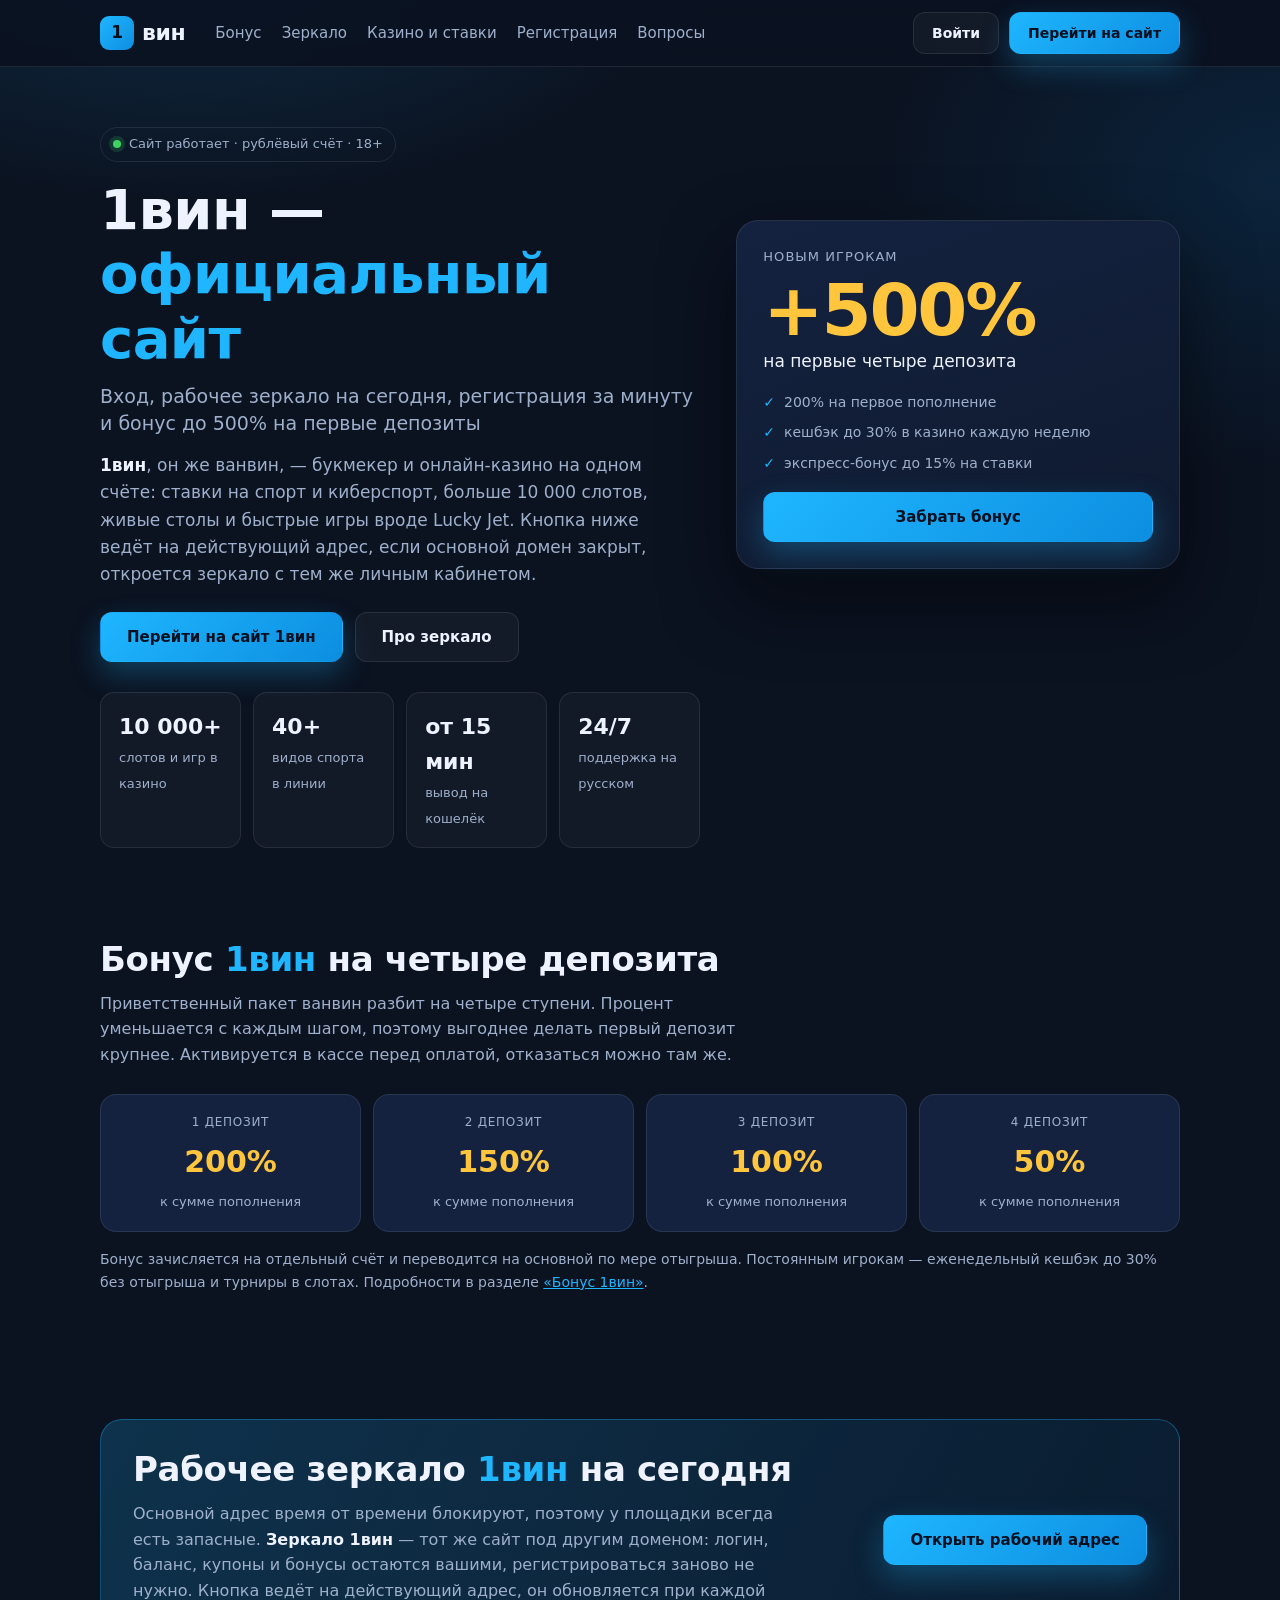
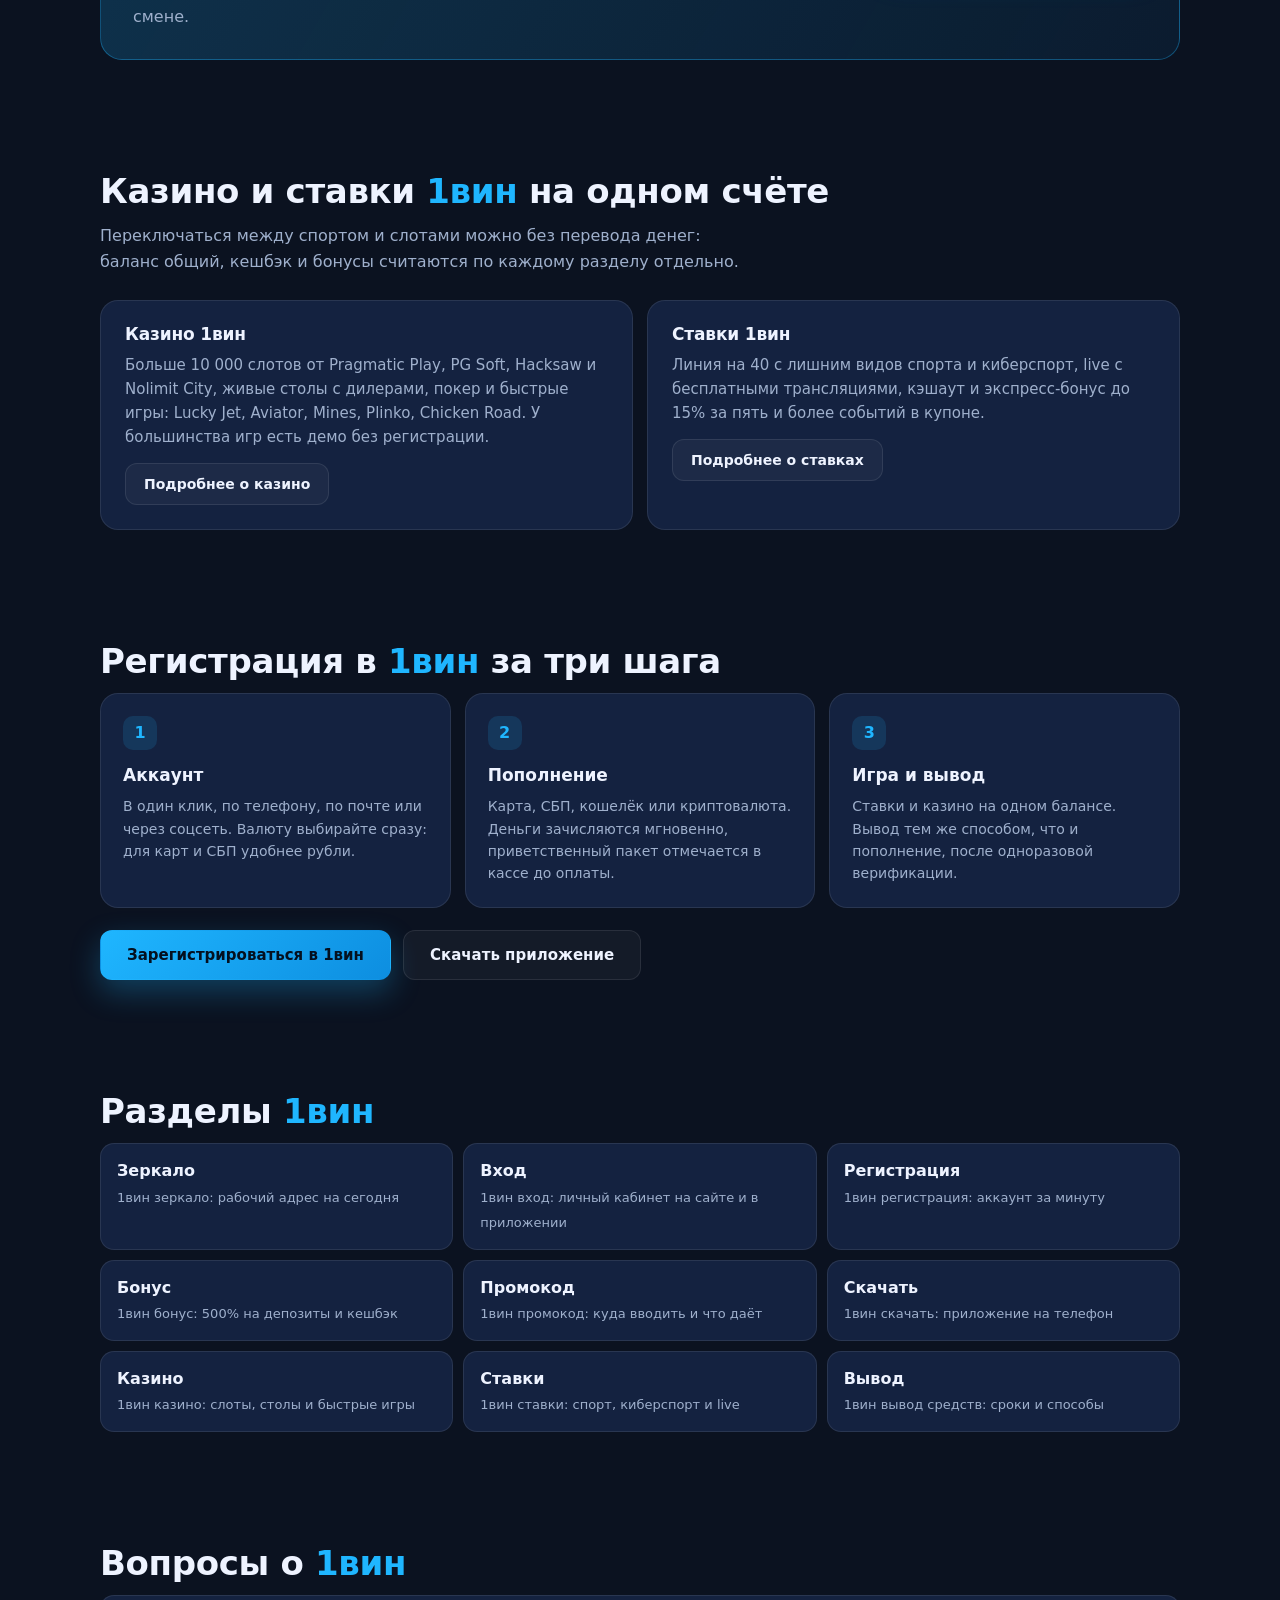
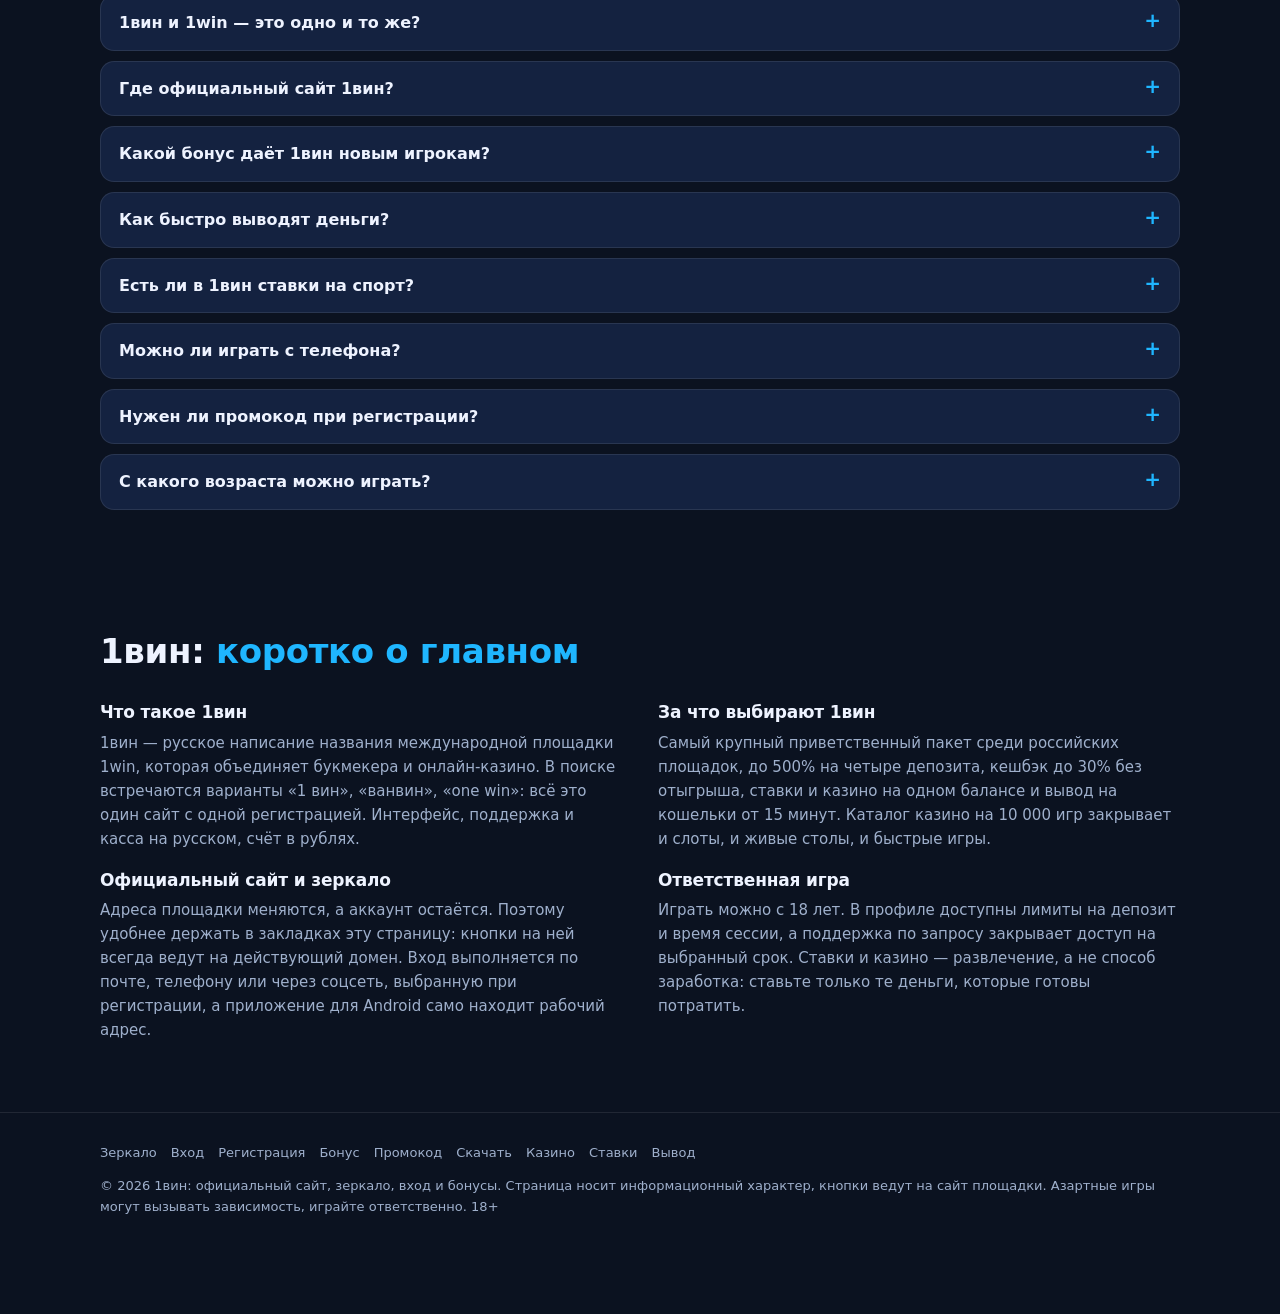
==== index.html @ 79e706ff "1вин: кириллический сайт 1вин-сайт.рф, главная и 9 разделов Co-Authored-By: Claude Fable 5.1 <norepl" ====
<!DOCTYPE html>
<html lang="ru">
<head>
<meta charset="utf-8">
<meta name="viewport" content="width=device-width, initial-scale=1">
<title>1вин — официальный сайт: вход, рабочее зеркало на сегодня и бонус 500% новым игрокам</title>
<meta name="description" content="1вин (ванвин) — официальный сайт букмекера и казино: вход и регистрация за минуту, рабочее зеркало на сегодня, бонус до 500% на четыре депозита, ставки на спорт, слоты, Lucky Jet, выплаты от 15 минут. 18+.">
<meta name="keywords" content="1вин, 1 вин, ванвин, 1вин официальный сайт, 1вин зеркало, 1вин вход, 1вин регистрация, 1вин бонус, 1вин казино, 1вин ставки">
<meta name="robots" content="index, follow, max-image-preview:large, max-snippet:-1">
<link rel="canonical" href="https://xn--1--8kcg4aiz7al.xn--p1ai/">
<meta name="theme-color" content="#0b1220">
<meta property="og:type" content="website"><meta property="og:locale" content="ru_RU"><meta property="og:site_name" content="1вин">
<meta property="og:title" content="1вин — официальный сайт: вход, рабочее зеркало на сегодня и бонус 500% новым игрокам"><meta property="og:description" content="1вин (ванвин) — официальный сайт букмекера и казино: вход и регистрация за минуту, рабочее зеркало на сегодня, бонус до 500% на четыре депозита, ставки на спорт, слоты, Lucky Jet, выплаты от 15 минут. 18+."><meta property="og:url" content="https://xn--1--8kcg4aiz7al.xn--p1ai/">
<link rel="stylesheet" href="css/site.css?v=1">
<script type="application/ld+json">
{
 "@context": "https://schema.org",
 "@graph": [
  {
   "@type": "Organization",
   "@id": "https://xn--1--8kcg4aiz7al.xn--p1ai/#org",
   "name": "1вин",
   "alternateName": [
    "ванвин",
    "1 вин",
    "1win"
   ],
   "url": "https://xn--1--8kcg4aiz7al.xn--p1ai/"
  },
  {
   "@type": "WebSite",
   "@id": "https://xn--1--8kcg4aiz7al.xn--p1ai/#website",
   "url": "https://xn--1--8kcg4aiz7al.xn--p1ai/",
   "name": "1вин — официальный сайт",
   "inLanguage": "ru-RU",
   "publisher": {
    "@id": "https://xn--1--8kcg4aiz7al.xn--p1ai/#org"
   }
  },
  {
   "@type": "FAQPage",
   "@id": "https://xn--1--8kcg4aiz7al.xn--p1ai/#faq",
   "mainEntity": [
    {
     "@type": "Question",
     "name": "1вин и 1win — это одно и то же?",
     "acceptedAnswer": {
      "@type": "Answer",
      "text": "Да. «1вин» и «ванвин» — русское написание названия площадки 1win. Сайт, аккаунт, баланс и бонусы одни и те же."
     }
    },
    {
     "@type": "Question",
     "name": "Где официальный сайт 1вин?",
     "acceptedAnswer": {
      "@type": "Answer",
      "text": "Кнопки на этой странице ведут на действующий адрес. Если основной домен заблокирован, откроется рабочее зеркало с тем же личным кабинетом."
     }
    },
    {
     "@type": "Question",
     "name": "Какой бонус даёт 1вин новым игрокам?",
     "acceptedAnswer": {
      "@type": "Answer",
      "text": "До 500% на первые четыре депозита: 200%, 150%, 100% и 50%. Активируется в кассе при пополнении."
     }
    },
    {
     "@type": "Question",
     "name": "Как быстро выводят деньги?",
     "acceptedAnswer": {
      "@type": "Answer",
      "text": "Кошельки и криптовалюта от 15 минут, СБП до часа, карта до суток. Перед первой выплатой один раз проверяют документы."
     }
    },
    {
     "@type": "Question",
     "name": "Есть ли в 1вин ставки на спорт?",
     "acceptedAnswer": {
      "@type": "Answer",
      "text": "Да, это букмекер и казино на одном счёте: линия на 40+ видов спорта, live с трансляциями, киберспорт."
     }
    },
    {
     "@type": "Question",
     "name": "Можно ли играть с телефона?",
     "acceptedAnswer": {
      "@type": "Answer",
      "text": "Да, в браузере или в приложении для Android и iPhone; аккаунт общий с сайтом."
     }
    },
    {
     "@type": "Question",
     "name": "Нужен ли промокод при регистрации?",
     "acceptedAnswer": {
      "@type": "Answer",
      "text": "Нет, пакет начисляется и без него. По кнопке с этой страницы код подставляется автоматически и усиливает первый депозит."
     }
    },
    {
     "@type": "Question",
     "name": "С какого возраста можно играть?",
     "acceptedAnswer": {
      "@type": "Answer",
      "text": "С 18 лет, один аккаунт на человека."
     }
    }
   ]
  }
 ]
}
</script>
</head>
<body>
<header class="top"><div class="wrap"><a class="logo" href="./" title="1вин"><i>1</i>вин</a><nav><a href="#bonus">Бонус</a><a href="#zerkalo">Зеркало</a><a href="#games">Казино и ставки</a><a href="#start">Регистрация</a><a href="#faq">Вопросы</a></nav><div class="acts"><a class="btn btn-g btn-s" href="https://gameultra.xyz/6eGiyF" target="_blank" rel="sponsored noopener" title="Вход в 1вин">Войти</a><a class="btn btn-p btn-s" href="https://gameultra.xyz/6eGiyF" target="_blank" rel="sponsored noopener" title="Регистрация в 1вин">Перейти на сайт</a></div></div></header>
<main>
<section class="hero">
  <div class="wrap">
    <div>
      <p class="pill"><i></i>Сайт работает · рублёвый счёт · 18+</p>
      <h1>1вин — <span>официальный сайт</span><small>Вход, рабочее зеркало на сегодня, регистрация за минуту и бонус до 500% на первые депозиты</small></h1>
      <p class="lead"><strong>1вин</strong>, он же ванвин, — букмекер и онлайн-казино на одном счёте: ставки на спорт и киберспорт, больше 10 000 слотов, живые столы и быстрые игры вроде Lucky Jet. Кнопка ниже ведёт на действующий адрес, если основной домен закрыт, откроется зеркало с тем же личным кабинетом.</p>
      <div class="row"><a class="btn btn-p" href="https://gameultra.xyz/6eGiyF" target="_blank" rel="sponsored noopener">Перейти на сайт 1вин</a><a class="btn btn-g" href="#zerkalo">Про зеркало</a></div>
    </div>
    <div class="offer">
      <div class="k">Новым игрокам</div>
      <div class="big">+500%</div>
      <div class="t">на первые четыре депозита</div>
      <ul><li>200% на первое пополнение</li><li>кешбэк до 30% в казино каждую неделю</li><li>экспресс-бонус до 15% на ставки</li></ul>
      <a class="btn btn-p" href="https://gameultra.xyz/6eGiyF" target="_blank" rel="sponsored noopener">Забрать бонус</a>
    </div>
  </div>
  <div class="wrap">
    <div class="facts">
      <div><b>10 000+</b><span>слотов и игр в казино</span></div>
      <div><b>40+</b><span>видов спорта в линии</span></div>
      <div><b>от 15 мин</b><span>вывод на кошелёк</span></div>
      <div><b>24/7</b><span>поддержка на русском</span></div>
    </div>
  </div>
</section>

<section id="bonus">
  <div class="wrap">
    <h2>Бонус <em>1вин</em> на четыре депозита</h2>
    <p class="sub">Приветственный пакет ванвин разбит на четыре ступени. Процент уменьшается с каждым шагом, поэтому выгоднее делать первый депозит крупнее. Активируется в кассе перед оплатой, отказаться можно там же.</p>
    <div class="ladder">
      <div><small>1 депозит</small><b>200%</b><span>к сумме пополнения</span></div>
      <div><small>2 депозит</small><b>150%</b><span>к сумме пополнения</span></div>
      <div><small>3 депозит</small><b>100%</b><span>к сумме пополнения</span></div>
      <div><small>4 депозит</small><b>50%</b><span>к сумме пополнения</span></div>
    </div>
    <p style="margin-top:16px;font-size:14px">Бонус зачисляется на отдельный счёт и переводится на основной по мере отыгрыша. Постоянным игрокам — еженедельный кешбэк до 30% без отыгрыша и турниры в слотах. Подробности в разделе <a href="bonus/" title="Бонус 1вин">«Бонус 1вин»</a>.</p>
  </div>
</section>

<section id="zerkalo">
  <div class="wrap">
    <div class="mirror">
      <div>
        <h2>Рабочее зеркало <em>1вин</em> на сегодня</h2>
        <p>Основной адрес время от времени блокируют, поэтому у площадки всегда есть запасные. <strong>Зеркало 1вин</strong> — тот же сайт под другим доменом: логин, баланс, купоны и бонусы остаются вашими, регистрироваться заново не нужно. Кнопка ведёт на действующий адрес, он обновляется при каждой смене.</p>
      </div>
      <a class="btn btn-p" href="https://gameultra.xyz/6eGiyF" target="_blank" rel="sponsored noopener">Открыть рабочий адрес</a>
    </div>
  </div>
</section>

<section id="games">
  <div class="wrap">
    <h2>Казино и ставки <em>1вин</em> на одном счёте</h2>
    <p class="sub">Переключаться между спортом и слотами можно без перевода денег: баланс общий, кешбэк и бонусы считаются по каждому разделу отдельно.</p>
    <div class="two">
      <div class="panel">
        <h3>Казино 1вин</h3>
        <p>Больше 10 000 слотов от Pragmatic Play, PG Soft, Hacksaw и Nolimit City, живые столы с дилерами, покер и быстрые игры: Lucky Jet, Aviator, Mines, Plinko, Chicken Road. У большинства игр есть демо без регистрации.</p>
        <a class="btn btn-g btn-s" href="kazino/">Подробнее о казино</a>
      </div>
      <div class="panel">
        <h3>Ставки 1вин</h3>
        <p>Линия на 40 с лишним видов спорта и киберспорт, live с бесплатными трансляциями, кэшаут и экспресс-бонус до 15% за пять и более событий в купоне.</p>
        <a class="btn btn-g btn-s" href="stavki/">Подробнее о ставках</a>
      </div>
    </div>
  </div>
</section>

<section id="start">
  <div class="wrap">
    <h2>Регистрация в <em>1вин</em> за три шага</h2>
    <div class="cards">
      <div class="card"><span class="n">1</span><b>Аккаунт</b><p>В один клик, по телефону, по почте или через соцсеть. Валюту выбирайте сразу: для карт и СБП удобнее рубли.</p></div>
      <div class="card"><span class="n">2</span><b>Пополнение</b><p>Карта, СБП, кошелёк или криптовалюта. Деньги зачисляются мгновенно, приветственный пакет отмечается в кассе до оплаты.</p></div>
      <div class="card"><span class="n">3</span><b>Игра и вывод</b><p>Ставки и казино на одном балансе. Вывод тем же способом, что и пополнение, после одноразовой верификации.</p></div>
    </div>
    <div class="row" style="margin-top:22px"><a class="btn btn-p" href="https://gameultra.xyz/6eGiyF" target="_blank" rel="sponsored noopener">Зарегистрироваться в 1вин</a><a class="btn btn-g" href="skachat/">Скачать приложение</a></div>
  </div>
</section>
<section id="razdely"><div class="wrap"><h2>Разделы <em>1вин</em></h2><div class="hub"><a href="zerkalo/" title="1вин зеркало: рабочий адрес на сегодня"><b>Зеркало</b><small>1вин зеркало: рабочий адрес на сегодня</small></a><a href="vhod/" title="1вин вход: личный кабинет на сайте и в приложении"><b>Вход</b><small>1вин вход: личный кабинет на сайте и в приложении</small></a><a href="registraciya/" title="1вин регистрация: аккаунт за минуту"><b>Регистрация</b><small>1вин регистрация: аккаунт за минуту</small></a><a href="bonus/" title="1вин бонус: 500% на депозиты и кешбэк"><b>Бонус</b><small>1вин бонус: 500% на депозиты и кешбэк</small></a><a href="promokod/" title="1вин промокод: куда вводить и что даёт"><b>Промокод</b><small>1вин промокод: куда вводить и что даёт</small></a><a href="skachat/" title="1вин скачать: приложение на телефон"><b>Скачать</b><small>1вин скачать: приложение на телефон</small></a><a href="kazino/" title="1вин казино: слоты, столы и быстрые игры"><b>Казино</b><small>1вин казино: слоты, столы и быстрые игры</small></a><a href="stavki/" title="1вин ставки: спорт, киберспорт и live"><b>Ставки</b><small>1вин ставки: спорт, киберспорт и live</small></a><a href="vyvod/" title="1вин вывод средств: сроки и способы"><b>Вывод</b><small>1вин вывод средств: сроки и способы</small></a></div></div></section>
<section class="faq" id="faq">
  <div class="wrap"><h2>Вопросы о <em>1вин</em></h2><details><summary>1вин и 1win — это одно и то же?</summary><p>Да. «1вин» и «ванвин» — русское написание названия площадки 1win. Сайт, аккаунт, баланс и бонусы одни и те же.</p></details><details><summary>Где официальный сайт 1вин?</summary><p>Кнопки на этой странице ведут на действующий адрес. Если основной домен заблокирован, откроется рабочее зеркало с тем же личным кабинетом.</p></details><details><summary>Какой бонус даёт 1вин новым игрокам?</summary><p>До 500% на первые четыре депозита: 200%, 150%, 100% и 50%. Активируется в кассе при пополнении.</p></details><details><summary>Как быстро выводят деньги?</summary><p>Кошельки и криптовалюта от 15 минут, СБП до часа, карта до суток. Перед первой выплатой один раз проверяют документы.</p></details><details><summary>Есть ли в 1вин ставки на спорт?</summary><p>Да, это букмекер и казино на одном счёте: линия на 40+ видов спорта, live с трансляциями, киберспорт.</p></details><details><summary>Можно ли играть с телефона?</summary><p>Да, в браузере или в приложении для Android и iPhone; аккаунт общий с сайтом.</p></details><details><summary>Нужен ли промокод при регистрации?</summary><p>Нет, пакет начисляется и без него. По кнопке с этой страницы код подставляется автоматически и усиливает первый депозит.</p></details><details><summary>С какого возраста можно играть?</summary><p>С 18 лет, один аккаунт на человека.</p></details></div>
</section>

<section class="seo">
  <div class="wrap">
    <h2>1вин: <em>коротко о главном</em></h2>
    <div class="cols">
      <div>
        <h3>Что такое 1вин</h3>
        <p>1вин — русское написание названия международной площадки 1win, которая объединяет букмекера и онлайн-казино. В поиске встречаются варианты «1 вин», «ванвин», «one win»: всё это один сайт с одной регистрацией. Интерфейс, поддержка и касса на русском, счёт в рублях.</p>
        <h3>Официальный сайт и зеркало</h3>
        <p>Адреса площадки меняются, а аккаунт остаётся. Поэтому удобнее держать в закладках эту страницу: кнопки на ней всегда ведут на действующий домен. Вход выполняется по почте, телефону или через соцсеть, выбранную при регистрации, а приложение для Android само находит рабочий адрес.</p>
      </div>
      <div>
        <h3>За что выбирают 1вин</h3>
        <p>Самый крупный приветственный пакет среди российских площадок, до 500% на четыре депозита, кешбэк до 30% без отыгрыша, ставки и казино на одном балансе и вывод на кошельки от 15 минут. Каталог казино на 10 000 игр закрывает и слоты, и живые столы, и быстрые игры.</p>
        <h3>Ответственная игра</h3>
        <p>Играть можно с 18 лет. В профиле доступны лимиты на депозит и время сессии, а поддержка по запросу закрывает доступ на выбранный срок. Ставки и казино — развлечение, а не способ заработка: ставьте только те деньги, которые готовы потратить.</p>
      </div>
    </div>
  </div>
</section>
</main>
<footer><div class="wrap"><nav><a href="zerkalo/" title="1вин зеркало: рабочий адрес на сегодня">Зеркало</a><a href="vhod/" title="1вин вход: личный кабинет на сайте и в приложении">Вход</a><a href="registraciya/" title="1вин регистрация: аккаунт за минуту">Регистрация</a><a href="bonus/" title="1вин бонус: 500% на депозиты и кешбэк">Бонус</a><a href="promokod/" title="1вин промокод: куда вводить и что даёт">Промокод</a><a href="skachat/" title="1вин скачать: приложение на телефон">Скачать</a><a href="kazino/" title="1вин казино: слоты, столы и быстрые игры">Казино</a><a href="stavki/" title="1вин ставки: спорт, киберспорт и live">Ставки</a><a href="vyvod/" title="1вин вывод средств: сроки и способы">Вывод</a></nav><p>© 2026 1вин: официальный сайт, зеркало, вход и бонусы. Страница носит информационный характер, кнопки ведут на сайт площадки. Азартные игры могут вызывать зависимость, играйте ответственно. 18+</p></div></footer><div class="sticky"><span><b>Бонус до 500%</b>на первые четыре депозита 1вин</span><a class="btn btn-p btn-s" href="https://gameultra.xyz/6eGiyF" target="_blank" rel="sponsored noopener">Забрать</a></div>
</body>
</html>
---- css/site.css ----
:root{--bg:#0b1220;--bg2:#0f1a2e;--card:#142240;--line:rgba(255,255,255,.09);--text:#eef3ff;--mut:#9fb0cc;--acc:#1fb6ff;--acc2:#0d8ee0;--gold:#ffc53d;--font:system-ui,-apple-system,"Segoe UI",Roboto,Inter,Arial,sans-serif}
*{box-sizing:border-box}[hidden]{display:none!important}html{scroll-behavior:smooth}
body{margin:0;font:16px/1.6 var(--font);color:var(--text);background:var(--bg);-webkit-font-smoothing:antialiased}
body::before{content:"";position:fixed;inset:0;z-index:-1;background:radial-gradient(900px 500px at 15% -10%,rgba(31,182,255,.18),transparent 60%),radial-gradient(700px 500px at 100% 20%,rgba(13,142,224,.14),transparent 60%),var(--bg)}
a{color:var(--acc)}img{max-width:100%;height:auto}
.wrap{width:min(1080px,calc(100% - 36px));margin:0 auto}
h1,h2,h3{margin:0;line-height:1.15;letter-spacing:-.01em}
h2{font-size:clamp(24px,3.2vw,34px);margin-bottom:12px}h2 em{font-style:normal;color:var(--acc)}
h3{font-size:17px;margin:20px 0 8px}
p{margin:0 0 14px;color:var(--mut)}strong{color:var(--text);font-weight:600}
.sub{max-width:660px;margin-bottom:26px}
section{padding:56px 0}
.btn{display:inline-flex;align-items:center;justify-content:center;gap:8px;height:50px;padding:0 26px;border-radius:12px;font:600 15px var(--font);text-decoration:none;border:1px solid transparent;cursor:pointer;white-space:nowrap;transition:.15s}
.btn:active{transform:translateY(1px)}
.btn-p{background:linear-gradient(135deg,var(--acc),var(--acc2));color:#04101f;box-shadow:0 12px 30px rgba(31,182,255,.28)}.btn-p:hover{filter:brightness(1.07)}
.btn-g{border-color:var(--line);color:var(--text);background:rgba(255,255,255,.04)}.btn-g:hover{border-color:rgba(255,255,255,.25)}
.btn-s{height:42px;padding:0 18px;font-size:14px}
.row{display:flex;gap:12px;flex-wrap:wrap}
.top{position:sticky;top:0;z-index:30;background:rgba(11,18,32,.88);backdrop-filter:blur(10px);border-bottom:1px solid var(--line)}
.top .wrap{display:flex;align-items:center;gap:22px;height:66px}
.logo{display:inline-flex;align-items:center;gap:8px;text-decoration:none;color:var(--text);font-weight:800;font-size:22px;letter-spacing:-.02em}
.logo i{width:34px;height:34px;border-radius:9px;background:linear-gradient(135deg,var(--acc),var(--acc2));display:grid;place-items:center;color:#04101f;font-style:normal;font-size:17px;font-weight:900}
.top nav{display:flex;gap:20px;margin-left:8px}.top nav a{color:var(--mut);text-decoration:none;font-size:15px}.top nav a:hover{color:var(--text)}
.top .acts{margin-left:auto;display:flex;gap:10px}
.hero{padding:60px 0 36px}
.hero .wrap{display:grid;grid-template-columns:1.15fr .85fr;gap:36px;align-items:center}
.pill{display:inline-flex;align-items:center;gap:8px;padding:6px 12px;border-radius:999px;border:1px solid var(--line);font-size:13px;color:var(--mut);margin-bottom:16px}
.pill i{width:8px;height:8px;border-radius:50%;background:#3bd463;box-shadow:0 0 0 4px rgba(59,212,99,.18)}
h1{font-size:clamp(32px,5vw,56px);font-weight:800}h1 span{color:var(--acc)}
h1 small{display:block;font:400 clamp(16px,1.8vw,19px)/1.4 var(--font);color:var(--mut);margin-top:12px;letter-spacing:0}
.hero .lead{font-size:17px;max-width:560px;margin:16px 0 24px}
.offer{position:relative;padding:26px;border-radius:22px;background:linear-gradient(160deg,#142240,#0f1a2e);border:1px solid var(--line);box-shadow:0 30px 70px rgba(0,0,0,.5)}
.offer .k{font-size:13px;color:var(--mut);text-transform:uppercase;letter-spacing:.08em}
.offer .big{font-size:clamp(44px,6vw,72px);font-weight:900;line-height:1;color:var(--gold);margin:6px 0 2px;letter-spacing:-.03em}
.offer .t{color:var(--text);font-size:17px;margin-bottom:16px}
.offer ul{list-style:none;padding:0;margin:0 0 18px;display:grid;gap:8px;font-size:14px;color:var(--mut)}
.offer li::before{content:"✓";color:var(--acc);margin-right:9px;font-weight:700}
.offer .btn{width:100%}
.facts{display:grid;grid-template-columns:repeat(4,1fr);gap:12px;margin-top:30px}
.facts div{padding:16px 18px;border-radius:14px;background:rgba(255,255,255,.03);border:1px solid var(--line)}
.facts b{display:block;font-size:22px;font-weight:800}.facts span{font-size:13px;color:var(--mut)}
.cards{display:grid;grid-template-columns:repeat(3,1fr);gap:14px}
.card{padding:22px;border-radius:18px;background:var(--card);border:1px solid var(--line)}
.card b{display:block;font-size:17px;margin-bottom:6px}.card p{font-size:14px;margin:0}
.card .n{display:inline-grid;place-items:center;width:34px;height:34px;border-radius:10px;background:rgba(31,182,255,.14);color:var(--acc);font-weight:800;margin-bottom:12px}
.two{display:grid;grid-template-columns:1fr 1fr;gap:14px}
.panel{padding:24px;border-radius:18px;background:var(--card);border:1px solid var(--line)}
.panel h3{margin-top:0}.panel p{font-size:15px}
.list{padding-left:20px;margin:0;color:var(--mut)}.list li{margin:6px 0}.list li::marker{color:var(--acc)}
.steps{counter-reset:s;list-style:none;padding:0;margin:0;display:grid;gap:10px}
.steps li{position:relative;padding:12px 14px 12px 52px;border-radius:12px;background:rgba(255,255,255,.03);border:1px solid var(--line);color:var(--mut)}
.steps li::before{counter-increment:s;content:counter(s);position:absolute;left:12px;top:11px;width:28px;height:28px;border-radius:8px;background:rgba(31,182,255,.16);color:var(--acc);font-weight:800;display:grid;place-items:center;font-size:14px}
.ladder{display:grid;grid-template-columns:repeat(4,1fr);gap:12px}
.ladder div{padding:18px 16px;border-radius:16px;background:var(--card);border:1px solid var(--line);text-align:center}
.ladder small{display:block;font-size:12px;color:var(--mut);text-transform:uppercase;letter-spacing:.06em}
.ladder b{display:block;font-size:30px;font-weight:900;color:var(--gold);margin:6px 0 2px}.ladder span{font-size:13px;color:var(--mut)}
.mirror{padding:30px 32px;border-radius:22px;background:linear-gradient(120deg,rgba(31,182,255,.2),rgba(13,142,224,.08));border:1px solid rgba(31,182,255,.35);display:grid;grid-template-columns:1fr auto;gap:22px;align-items:center}
.mirror p{margin:0;max-width:640px}
.hub{display:grid;grid-template-columns:repeat(3,1fr);gap:10px}
.hub a{display:block;padding:14px 16px;border-radius:14px;background:var(--card);border:1px solid var(--line);text-decoration:none;color:var(--text)}
.hub a:hover,.hub a.is-cur{border-color:var(--acc)}.hub b{display:block}.hub small{color:var(--mut);font-size:13px}
.faq details{border:1px solid var(--line);border-radius:14px;background:var(--card);padding:14px 18px;margin-bottom:10px}
.faq summary{cursor:pointer;list-style:none;display:flex;justify-content:space-between;gap:16px;font-weight:600}
.faq summary::-webkit-details-marker{display:none}.faq summary::after{content:"+";color:var(--acc);font-size:20px;line-height:1}
.faq details[open] summary::after{content:"–"}.faq details p{margin:10px 0 0;font-size:15px}
.seo .cols{display:grid;grid-template-columns:1fr 1fr;gap:6px 36px}.seo p{font-size:15px}
footer{border-top:1px solid var(--line);padding:30px 0 90px;font-size:13px;color:var(--mut)}
footer nav{display:flex;gap:14px;flex-wrap:wrap;margin-bottom:12px}footer nav a{color:var(--mut);text-decoration:none}
footer p{margin:0 0 6px;font-size:13px}
.crumbs{font-size:13px;color:var(--mut);margin:26px 0 12px}.crumbs a{color:var(--mut);text-decoration:none}.crumbs span{margin:0 8px}
.sub-h1{font-size:clamp(28px,4vw,42px);font-weight:800;margin-bottom:12px}
.lead{color:var(--mut)}.lead strong{color:var(--text)}
.cta{display:flex;align-items:center;gap:16px;flex-wrap:wrap}.cta p{margin:0;flex:1;min-width:220px}
.sticky{position:fixed;left:12px;right:12px;bottom:12px;z-index:40;display:none;align-items:center;gap:12px;padding:10px 10px 10px 16px;border-radius:14px;background:rgba(20,34,64,.97);border:1px solid var(--line);box-shadow:0 18px 40px rgba(0,0,0,.6)}
.sticky span{flex:1;font-size:13px;color:var(--mut);line-height:1.3}.sticky b{display:block;color:var(--text);font-size:15px}
@media(max-width:900px){.hero .wrap,.two,.seo .cols{grid-template-columns:1fr}.cards,.ladder{grid-template-columns:1fr 1fr}.hub{grid-template-columns:1fr}.facts{grid-template-columns:1fr 1fr}.mirror{grid-template-columns:1fr;padding:24px}.top nav,.top .acts .btn-g{display:none}section{padding:40px 0}.hero{padding:30px 0 24px}.sticky{display:flex}}
@media(max-width:520px){.cards,.ladder{grid-template-columns:1fr}}
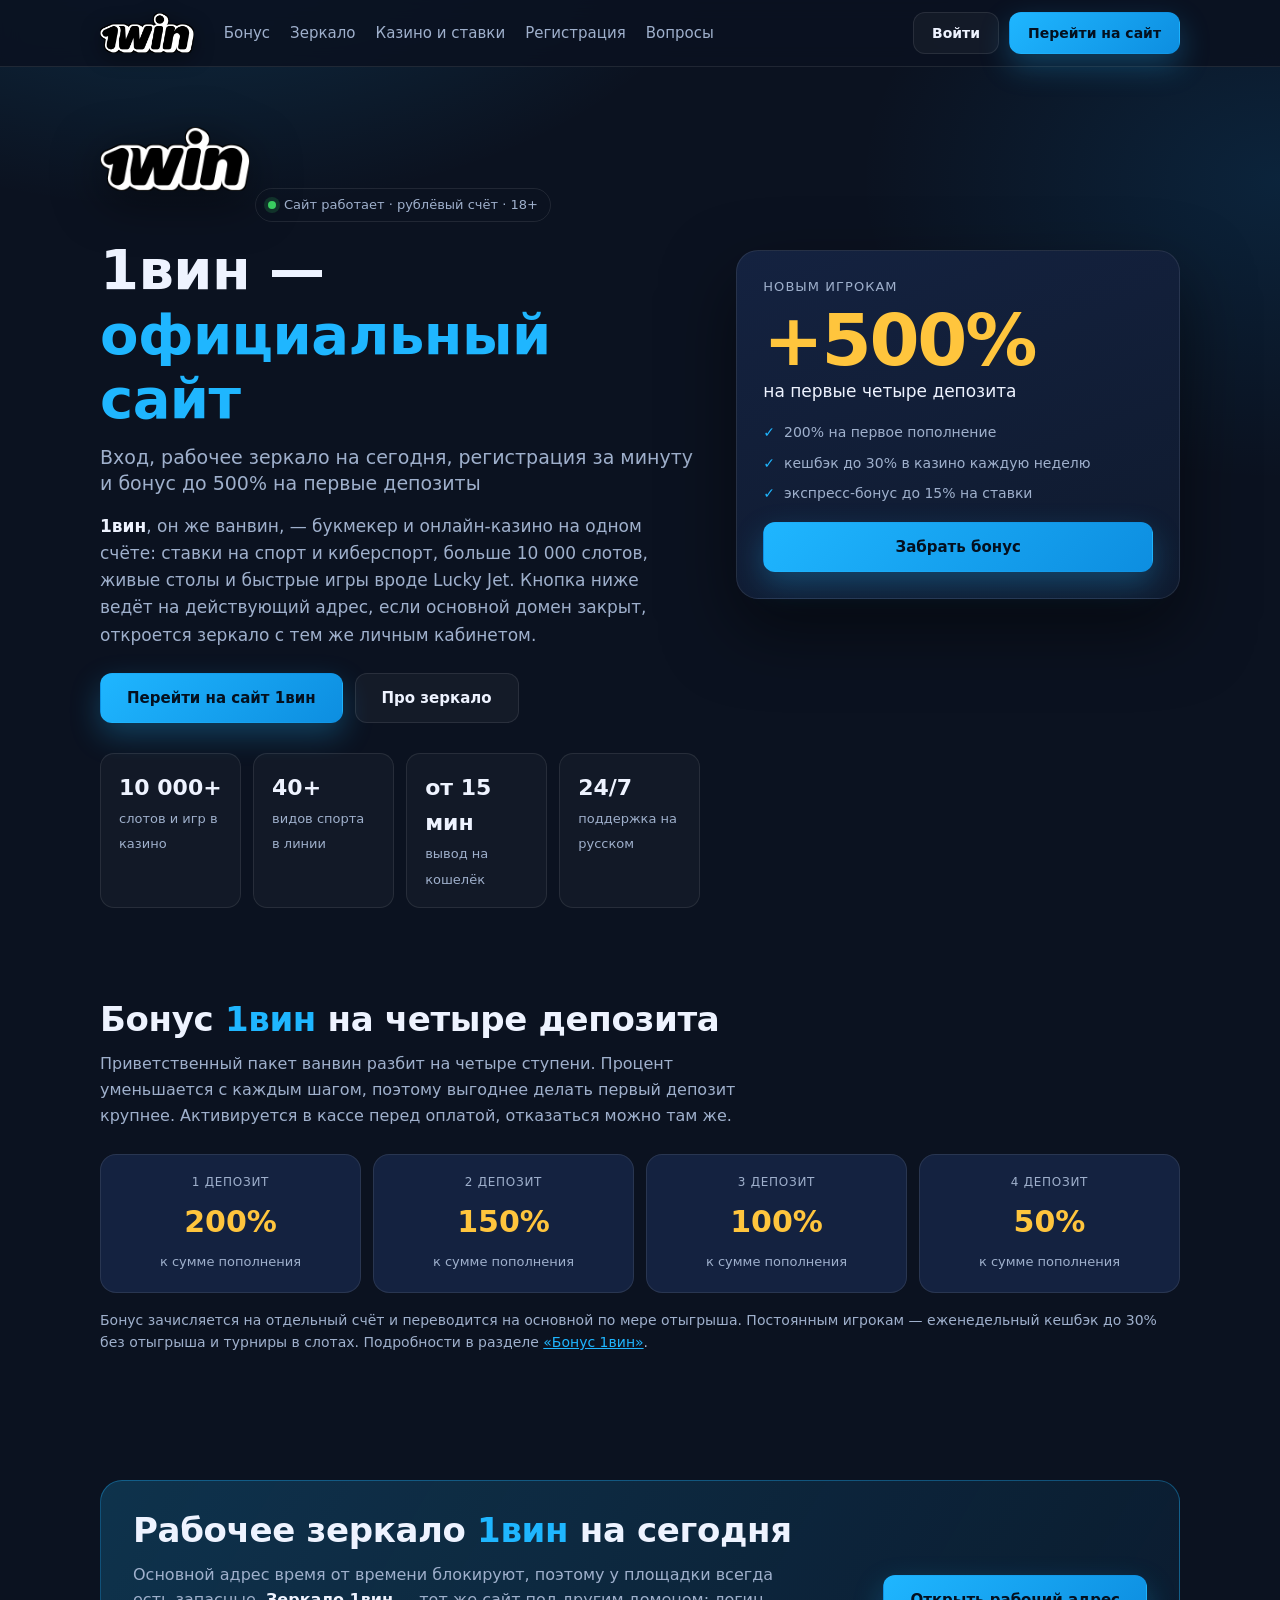
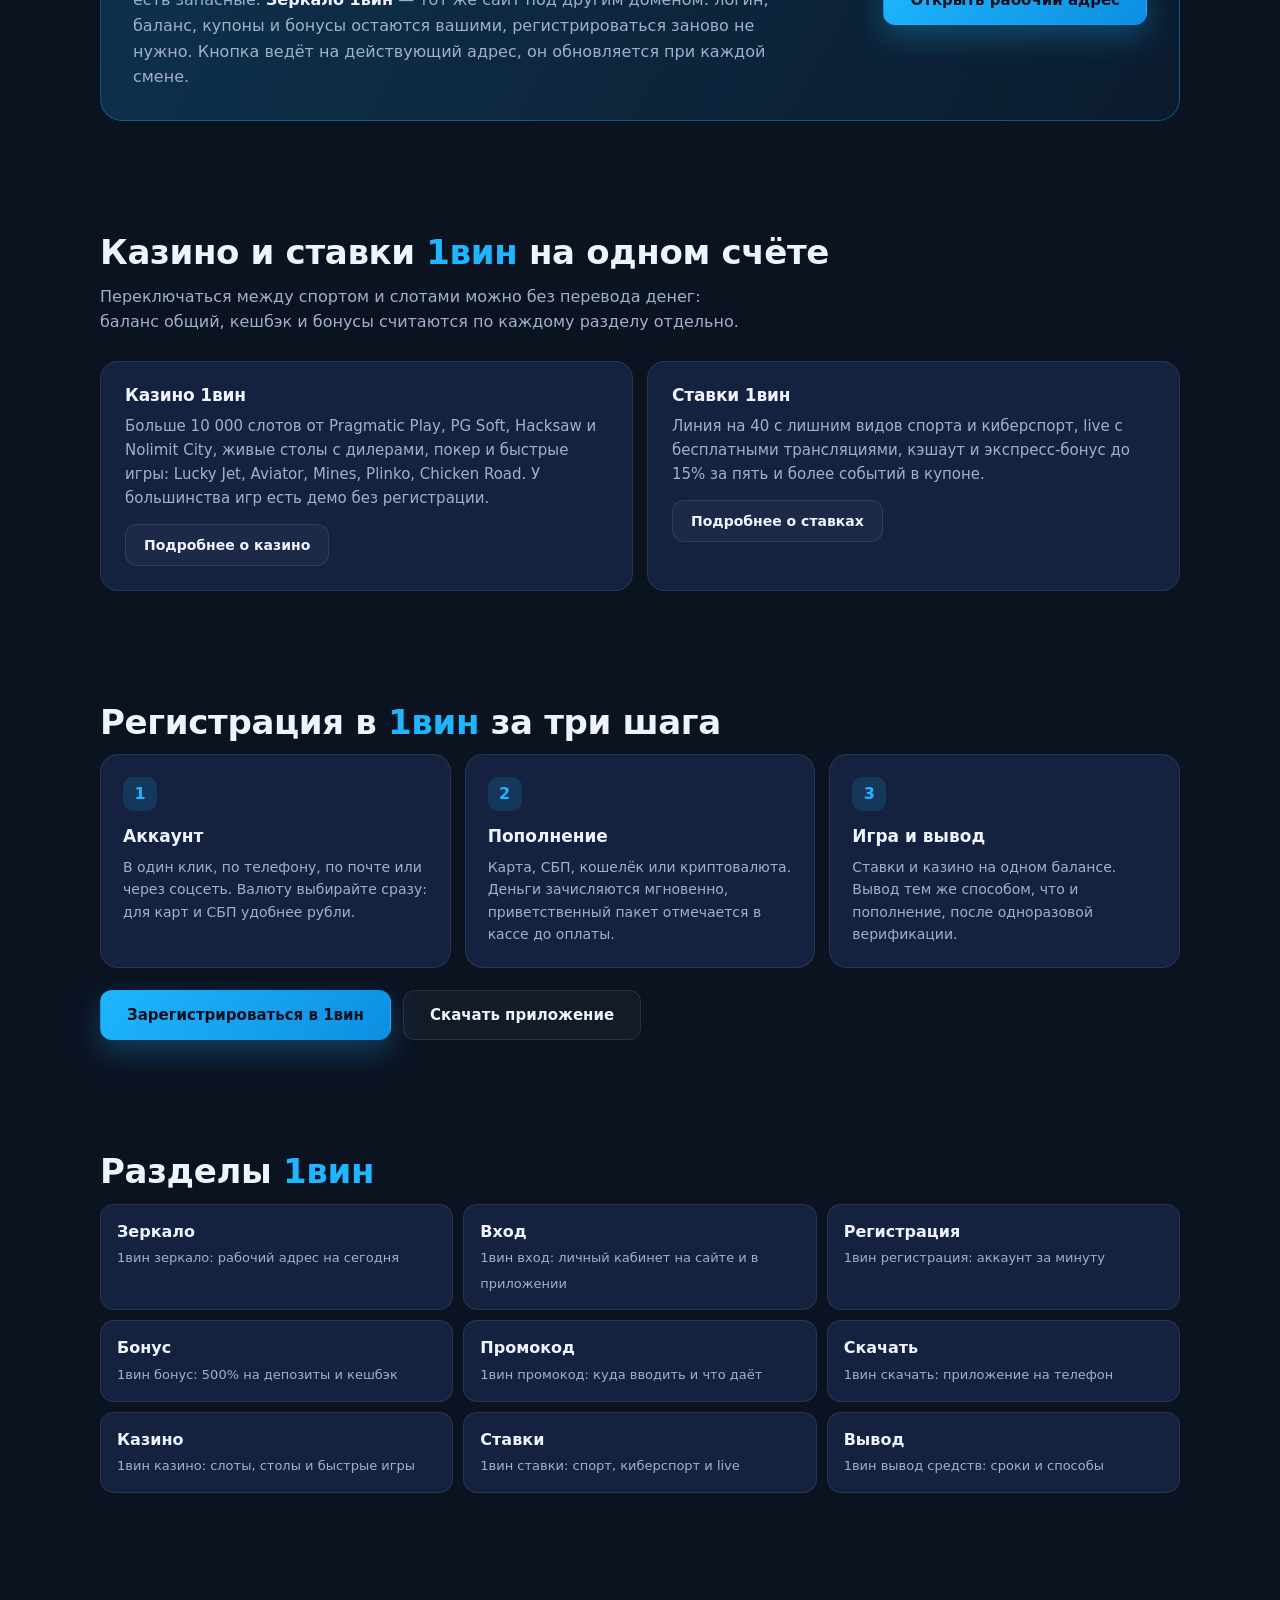
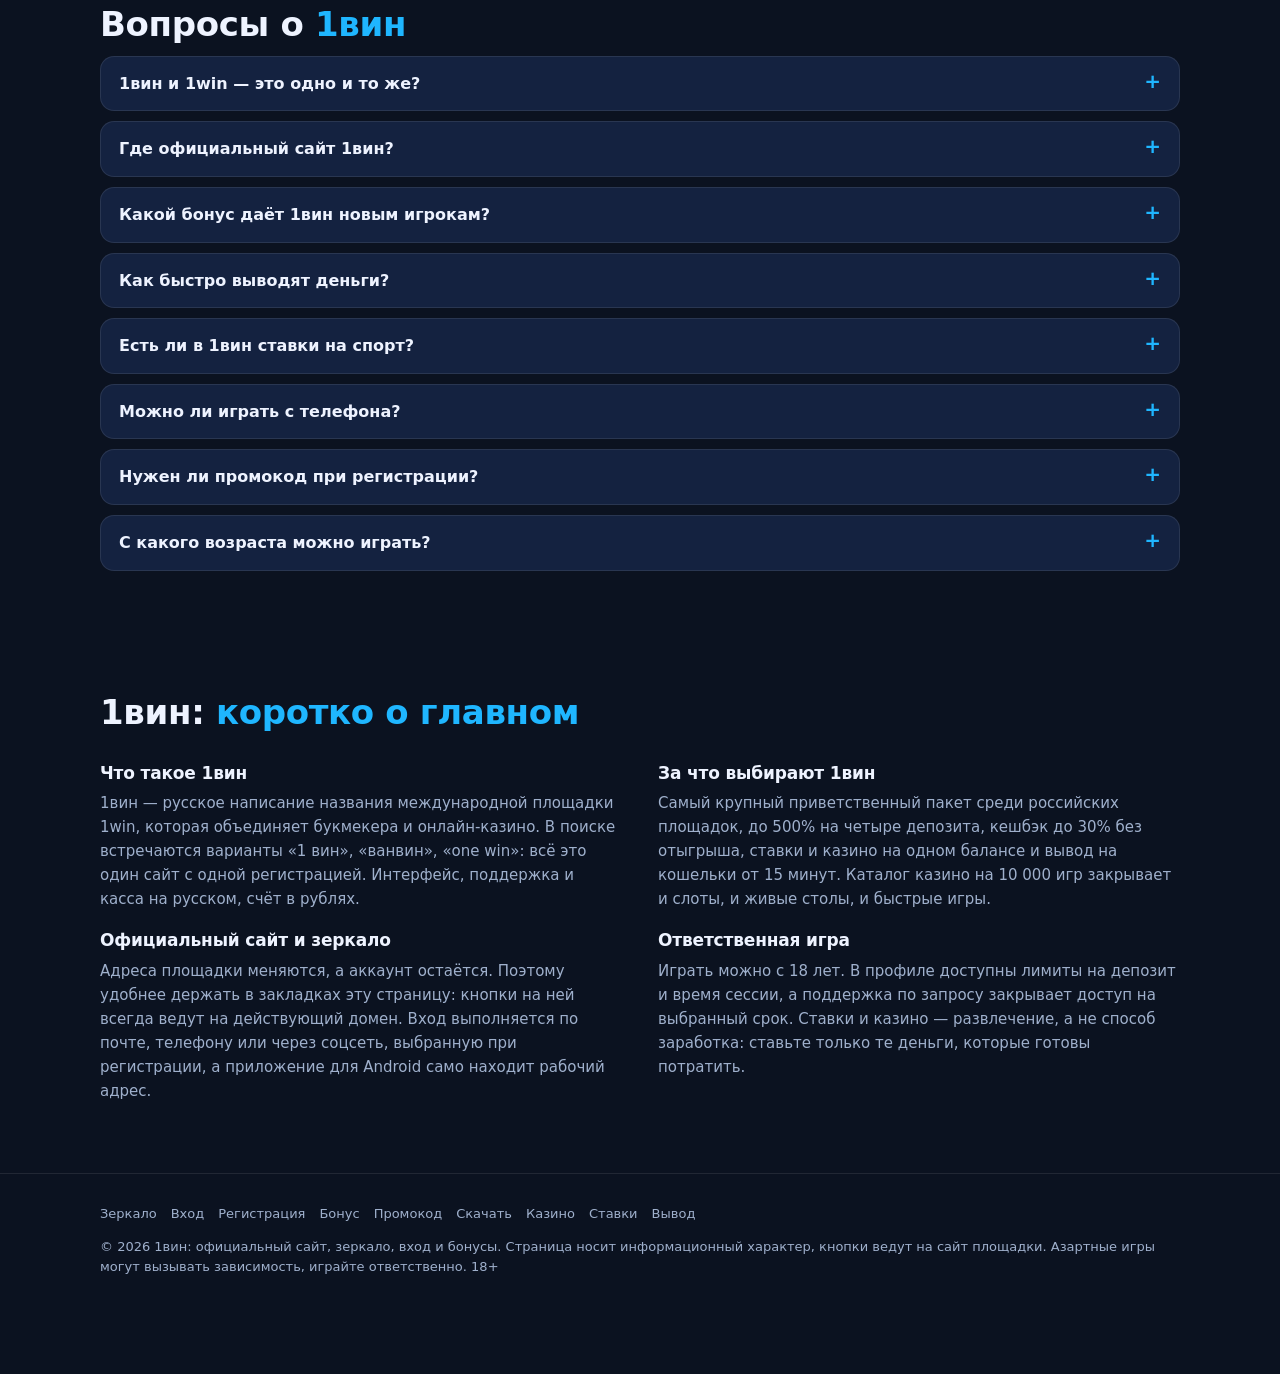
==== commit e1991ea8: "Логотип 1win в шапке и hero, favicon Co-Authored-By: Claude Fable 5.1 <noreply@anthropic.com>" ====
--- a/index.html
+++ b/index.html
@@ -9,9 +9,10 @@
 <meta name="robots" content="index, follow, max-image-preview:large, max-snippet:-1">
 <link rel="canonical" href="https://xn--1--8kcg4aiz7al.xn--p1ai/">
 <meta name="theme-color" content="#0b1220">
+<link rel="icon" href="assets/favicon.png" type="image/png">
 <meta property="og:type" content="website"><meta property="og:locale" content="ru_RU"><meta property="og:site_name" content="1вин">
 <meta property="og:title" content="1вин — официальный сайт: вход, рабочее зеркало на сегодня и бонус 500% новым игрокам"><meta property="og:description" content="1вин (ванвин) — официальный сайт букмекера и казино: вход и регистрация за минуту, рабочее зеркало на сегодня, бонус до 500% на четыре депозита, ставки на спорт, слоты, Lucky Jet, выплаты от 15 минут. 18+."><meta property="og:url" content="https://xn--1--8kcg4aiz7al.xn--p1ai/">
-<link rel="stylesheet" href="css/site.css?v=1">
+<link rel="stylesheet" href="css/site.css?v=2">
 <script type="application/ld+json">
 {
  "@context": "https://schema.org",
@@ -25,7 +26,8 @@
     "1 вин",
     "1win"
    ],
-   "url": "https://xn--1--8kcg4aiz7al.xn--p1ai/"
+   "url": "https://xn--1--8kcg4aiz7al.xn--p1ai/",
+   "logo": "https://xn--1--8kcg4aiz7al.xn--p1ai/assets/logo.svg"
   },
   {
    "@type": "WebSite",
@@ -112,11 +114,12 @@
 </script>
 </head>
 <body>
-<header class="top"><div class="wrap"><a class="logo" href="./" title="1вин"><i>1</i>вин</a><nav><a href="#bonus">Бонус</a><a href="#zerkalo">Зеркало</a><a href="#games">Казино и ставки</a><a href="#start">Регистрация</a><a href="#faq">Вопросы</a></nav><div class="acts"><a class="btn btn-g btn-s" href="https://gameultra.xyz/6eGiyF" target="_blank" rel="sponsored noopener" title="Вход в 1вин">Войти</a><a class="btn btn-p btn-s" href="https://gameultra.xyz/6eGiyF" target="_blank" rel="sponsored noopener" title="Регистрация в 1вин">Перейти на сайт</a></div></div></header>
+<header class="top"><div class="wrap"><a class="logo" href="./" title="1вин — официальный сайт"><img src="assets/logo.svg" alt="1вин" width="94" height="40"></a><nav><a href="#bonus">Бонус</a><a href="#zerkalo">Зеркало</a><a href="#games">Казино и ставки</a><a href="#start">Регистрация</a><a href="#faq">Вопросы</a></nav><div class="acts"><a class="btn btn-g btn-s" href="https://gameultra.xyz/6eGiyF" target="_blank" rel="sponsored noopener" title="Вход в 1вин">Войти</a><a class="btn btn-p btn-s" href="https://gameultra.xyz/6eGiyF" target="_blank" rel="sponsored noopener" title="Регистрация в 1вин">Перейти на сайт</a></div></div></header>
 <main>
 <section class="hero">
   <div class="wrap">
     <div>
+      <img class="hero__logo" src="assets/logo.svg" alt="1вин" width="150" height="64">
       <p class="pill"><i></i>Сайт работает · рублёвый счёт · 18+</p>
       <h1>1вин — <span>официальный сайт</span><small>Вход, рабочее зеркало на сегодня, регистрация за минуту и бонус до 500% на первые депозиты</small></h1>
       <p class="lead"><strong>1вин</strong>, он же ванвин, — букмекер и онлайн-казино на одном счёте: ставки на спорт и киберспорт, больше 10 000 слотов, живые столы и быстрые игры вроде Lucky Jet. Кнопка ниже ведёт на действующий адрес, если основной домен закрыт, откроется зеркало с тем же личным кабинетом.</p>
--- a/css/site.css
+++ b/css/site.css
@@ -19,7 +19,8 @@
 .top{position:sticky;top:0;z-index:30;background:rgba(11,18,32,.88);backdrop-filter:blur(10px);border-bottom:1px solid var(--line)}
 .top .wrap{display:flex;align-items:center;gap:22px;height:66px}
 .logo{display:inline-flex;align-items:center;gap:8px;text-decoration:none;color:var(--text);font-weight:800;font-size:22px;letter-spacing:-.02em}
-.logo i{width:34px;height:34px;border-radius:9px;background:linear-gradient(135deg,var(--acc),var(--acc2));display:grid;place-items:center;color:#04101f;font-style:normal;font-size:17px;font-weight:900}
+.logo img{height:40px;width:auto;display:block;filter:drop-shadow(0 4px 10px rgba(0,0,0,.4))}
+.hero__logo{height:64px;width:auto;margin-bottom:18px;filter:drop-shadow(0 10px 24px rgba(0,0,0,.5))}
 .top nav{display:flex;gap:20px;margin-left:8px}.top nav a{color:var(--mut);text-decoration:none;font-size:15px}.top nav a:hover{color:var(--text)}
 .top .acts{margin-left:auto;display:flex;gap:10px}
 .hero{padding:60px 0 36px}
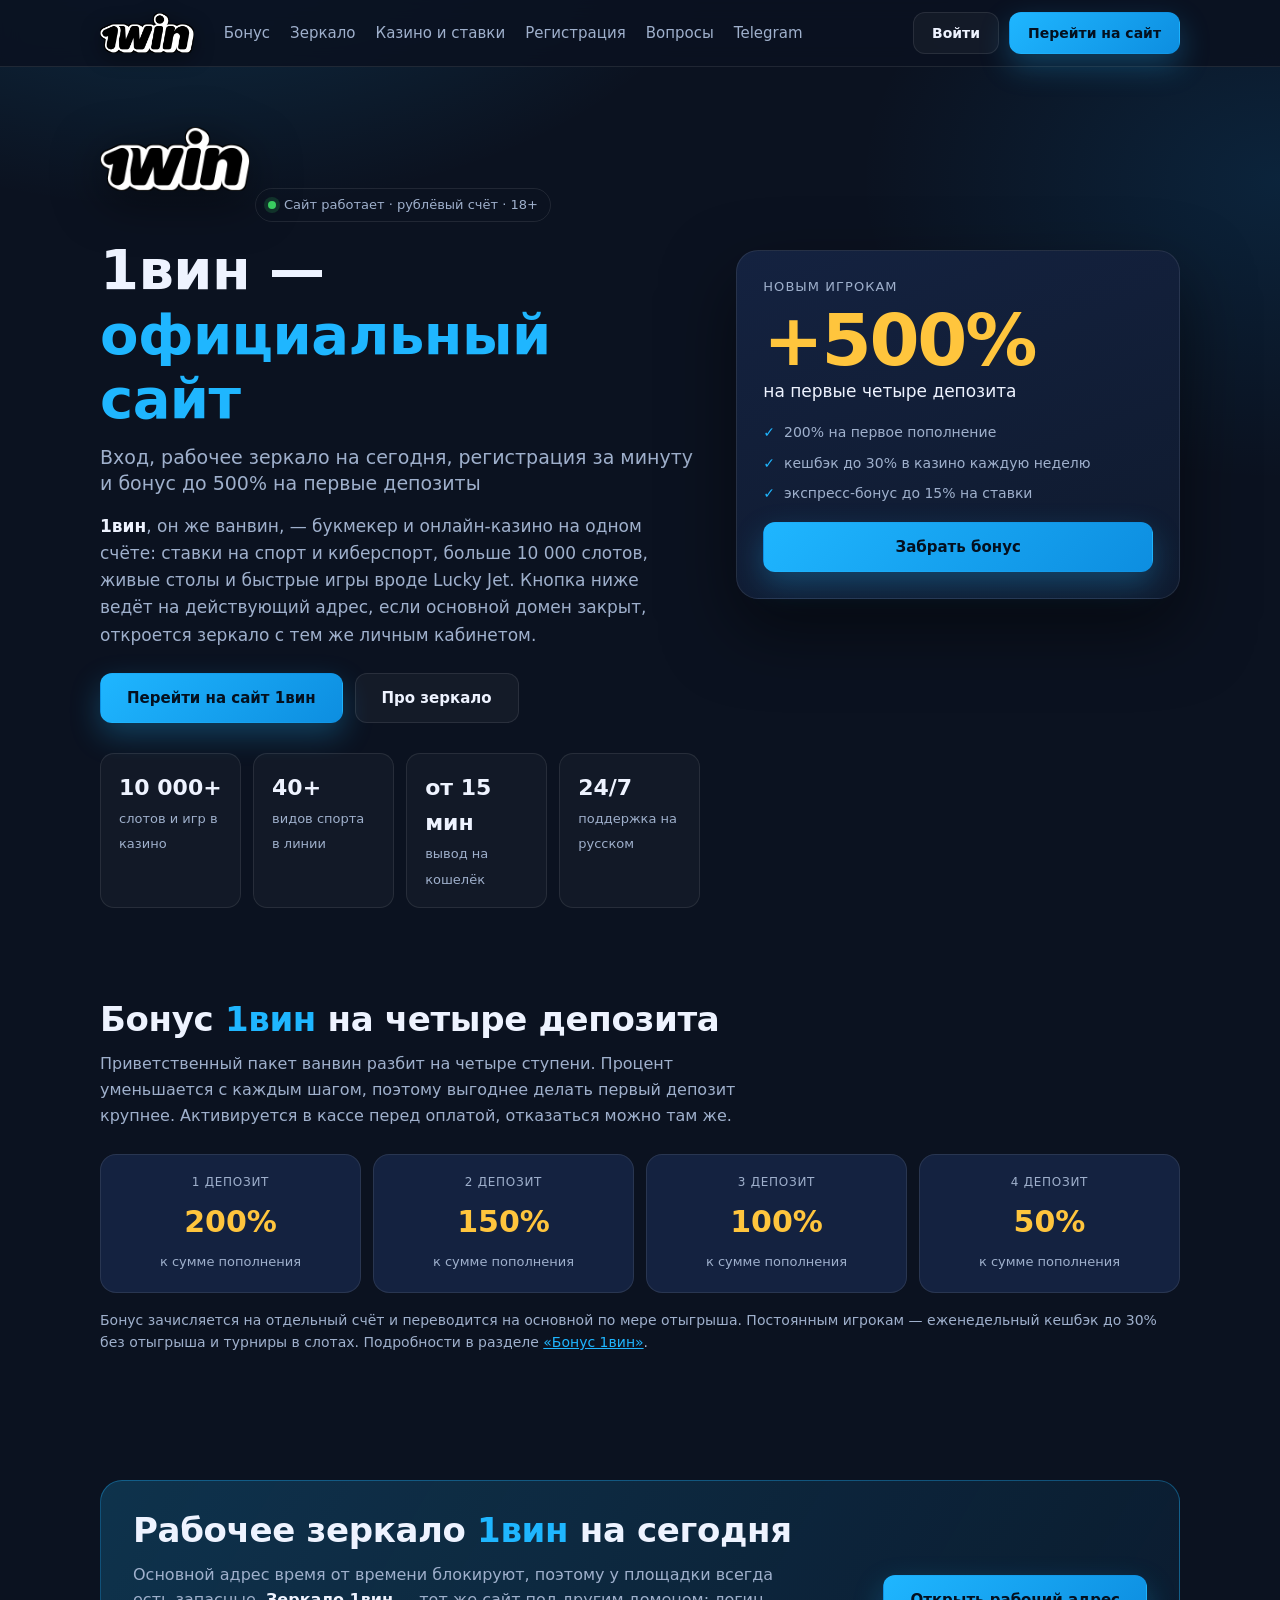
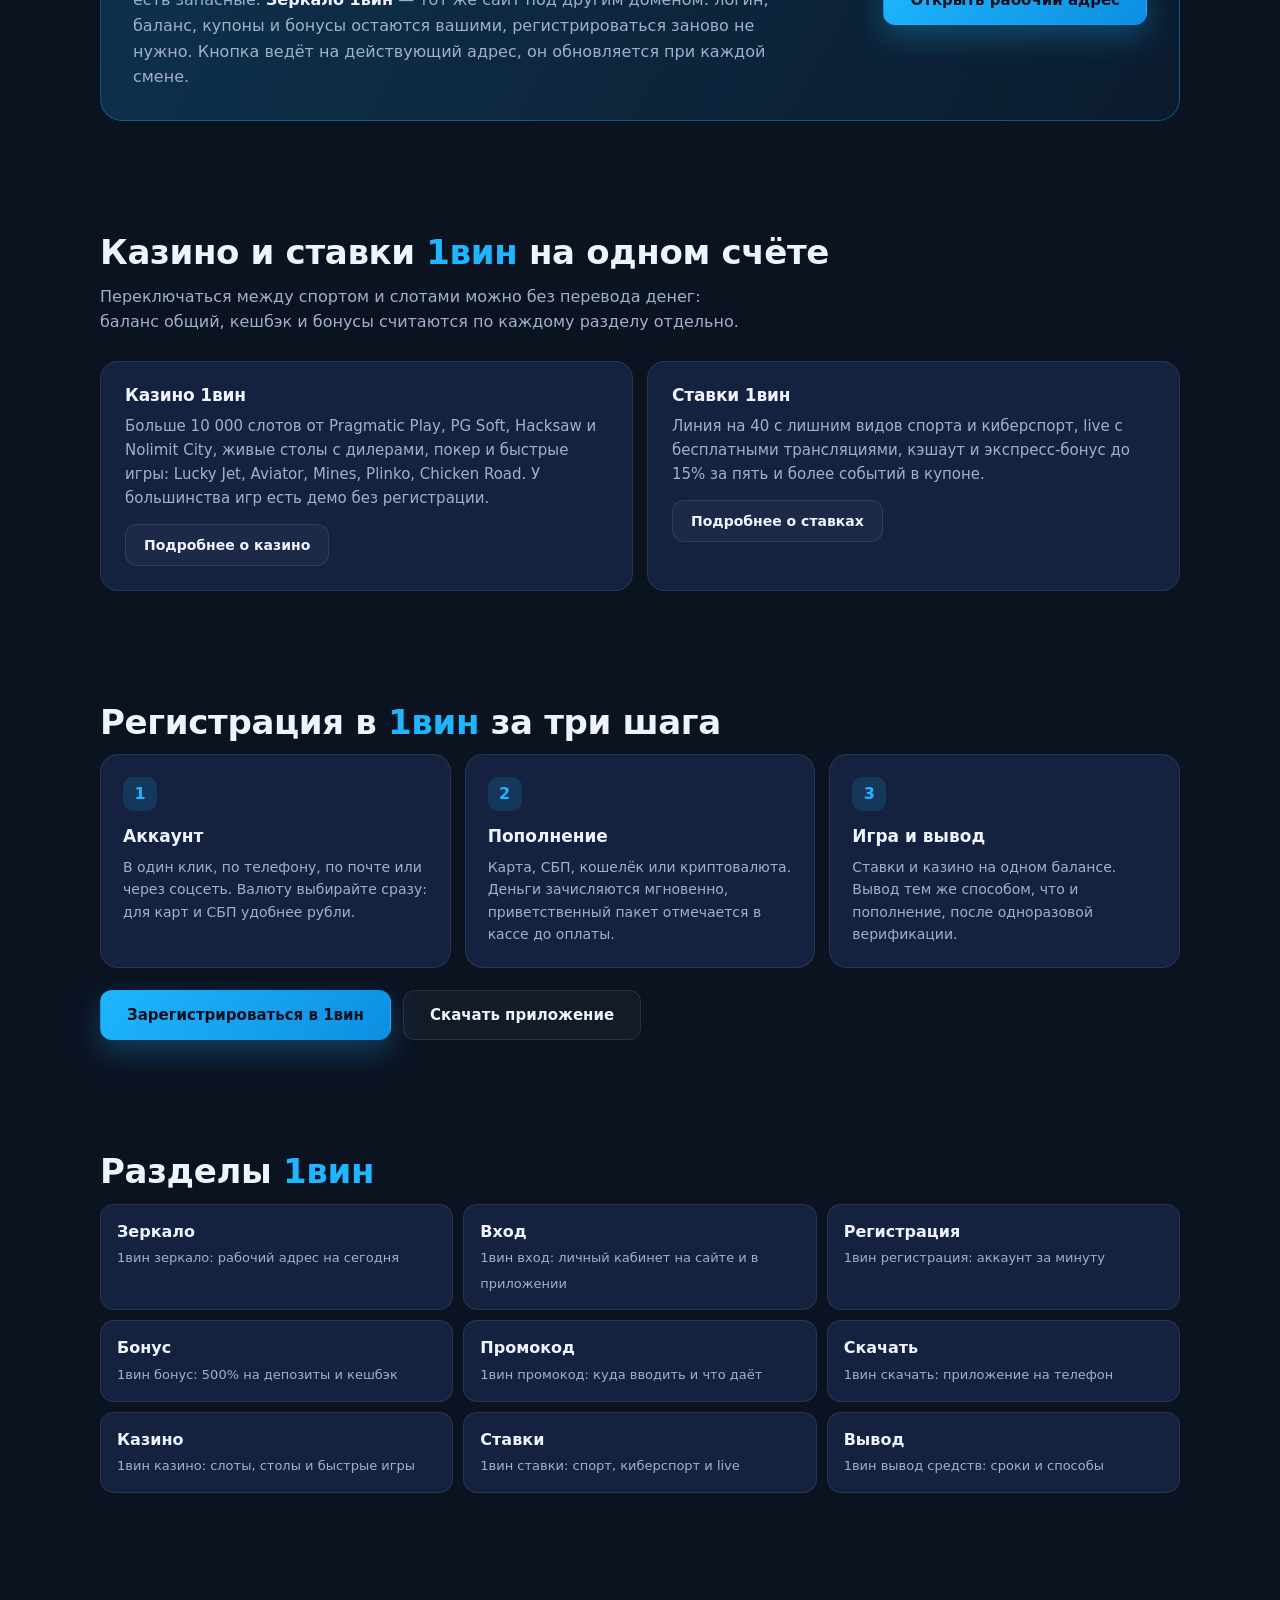
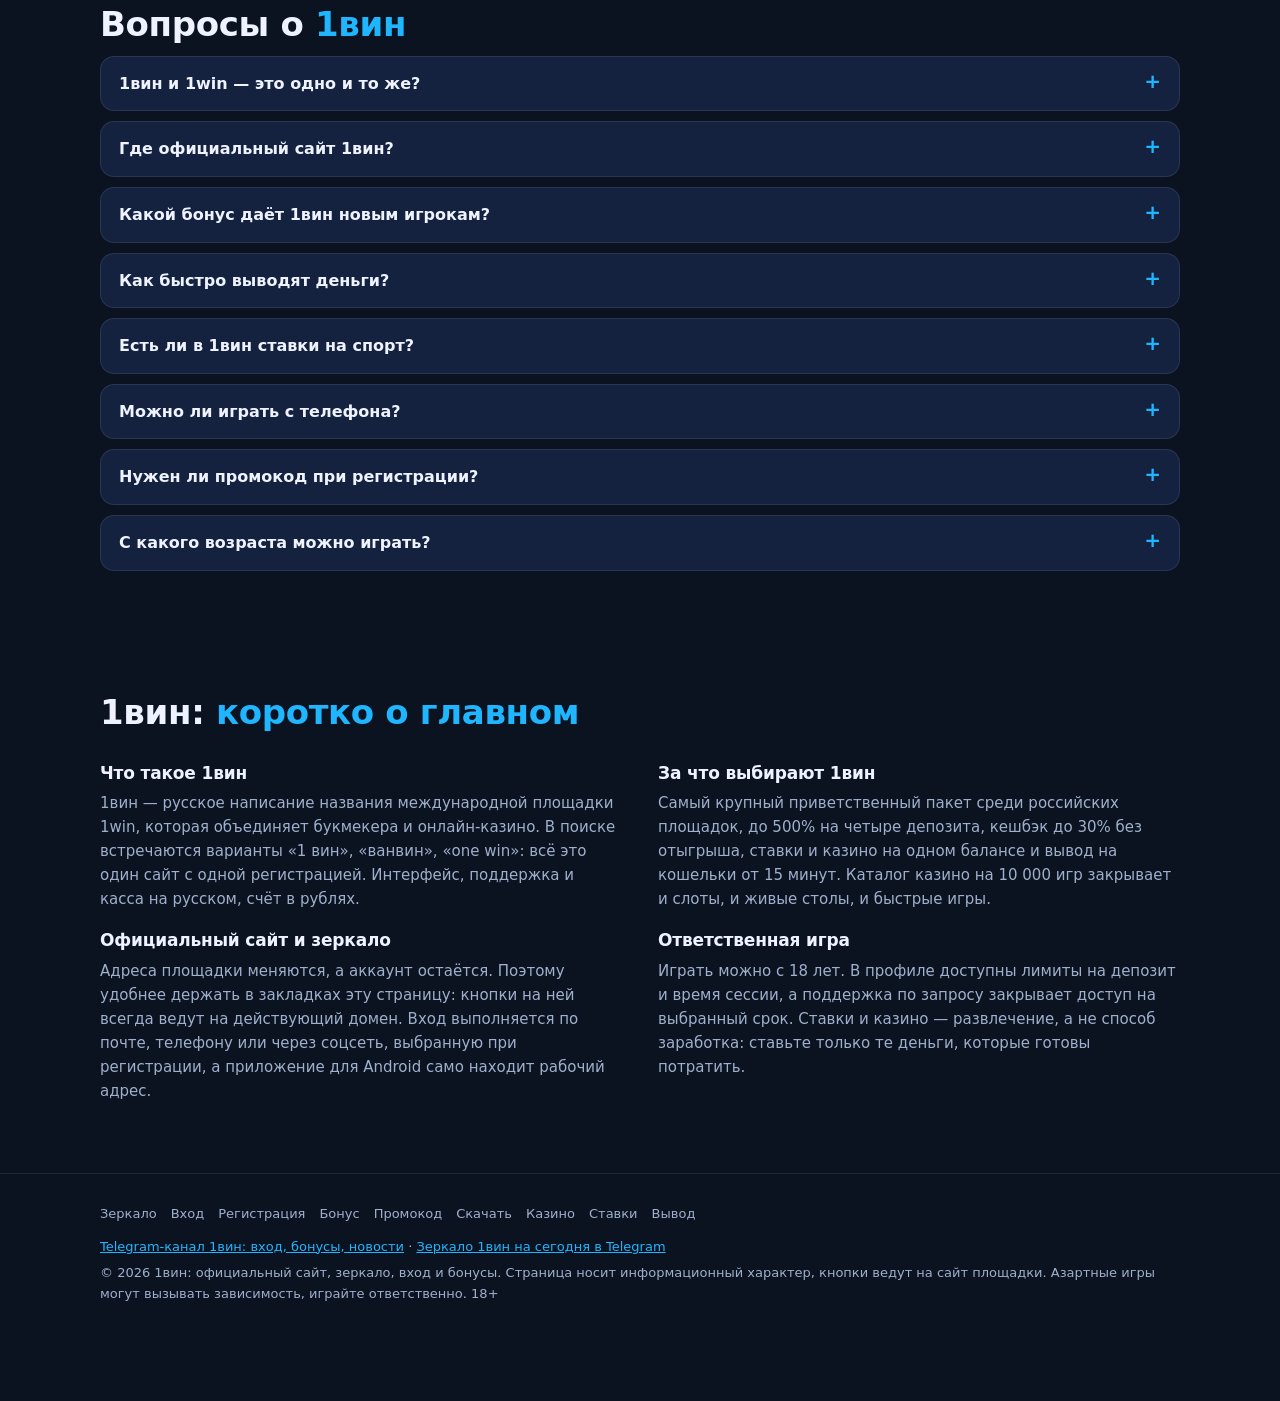
==== commit 29f532fb: "Telegram: @zerkalo_1win_today в шапке, @vanvin_ru в подвале, 10 страниц Co-Authored-By: Claude Fable" ====
--- a/index.html
+++ b/index.html
@@ -114,7 +114,7 @@
 </script>
 </head>
 <body>
-<header class="top"><div class="wrap"><a class="logo" href="./" title="1вин — официальный сайт"><img src="assets/logo.svg" alt="1вин" width="94" height="40"></a><nav><a href="#bonus">Бонус</a><a href="#zerkalo">Зеркало</a><a href="#games">Казино и ставки</a><a href="#start">Регистрация</a><a href="#faq">Вопросы</a></nav><div class="acts"><a class="btn btn-g btn-s" href="https://gameultra.xyz/6eGiyF" target="_blank" rel="sponsored noopener" title="Вход в 1вин">Войти</a><a class="btn btn-p btn-s" href="https://gameultra.xyz/6eGiyF" target="_blank" rel="sponsored noopener" title="Регистрация в 1вин">Перейти на сайт</a></div></div></header>
+<header class="top"><div class="wrap"><a class="logo" href="./" title="1вин — официальный сайт"><img src="assets/logo.svg" alt="1вин" width="94" height="40"></a><nav><a href="#bonus">Бонус</a><a href="#zerkalo">Зеркало</a><a href="#games">Казино и ставки</a><a href="#start">Регистрация</a><a href="#faq">Вопросы</a><a href="https://t.me/zerkalo_1win_today" target="_blank" rel="noopener">Telegram</a></nav><div class="acts"><a class="btn btn-g btn-s" href="https://gameultra.xyz/6eGiyF" target="_blank" rel="sponsored noopener" title="Вход в 1вин">Войти</a><a class="btn btn-p btn-s" href="https://gameultra.xyz/6eGiyF" target="_blank" rel="sponsored noopener" title="Регистрация в 1вин">Перейти на сайт</a></div></div></header>
 <main>
 <section class="hero">
   <div class="wrap">
@@ -224,6 +224,6 @@
   </div>
 </section>
 </main>
-<footer><div class="wrap"><nav><a href="zerkalo/" title="1вин зеркало: рабочий адрес на сегодня">Зеркало</a><a href="vhod/" title="1вин вход: личный кабинет на сайте и в приложении">Вход</a><a href="registraciya/" title="1вин регистрация: аккаунт за минуту">Регистрация</a><a href="bonus/" title="1вин бонус: 500% на депозиты и кешбэк">Бонус</a><a href="promokod/" title="1вин промокод: куда вводить и что даёт">Промокод</a><a href="skachat/" title="1вин скачать: приложение на телефон">Скачать</a><a href="kazino/" title="1вин казино: слоты, столы и быстрые игры">Казино</a><a href="stavki/" title="1вин ставки: спорт, киберспорт и live">Ставки</a><a href="vyvod/" title="1вин вывод средств: сроки и способы">Вывод</a></nav><p>© 2026 1вин: официальный сайт, зеркало, вход и бонусы. Страница носит информационный характер, кнопки ведут на сайт площадки. Азартные игры могут вызывать зависимость, играйте ответственно. 18+</p></div></footer><div class="sticky"><span><b>Бонус до 500%</b>на первые четыре депозита 1вин</span><a class="btn btn-p btn-s" href="https://gameultra.xyz/6eGiyF" target="_blank" rel="sponsored noopener">Забрать</a></div>
+<footer><div class="wrap"><nav><a href="zerkalo/" title="1вин зеркало: рабочий адрес на сегодня">Зеркало</a><a href="vhod/" title="1вин вход: личный кабинет на сайте и в приложении">Вход</a><a href="registraciya/" title="1вин регистрация: аккаунт за минуту">Регистрация</a><a href="bonus/" title="1вин бонус: 500% на депозиты и кешбэк">Бонус</a><a href="promokod/" title="1вин промокод: куда вводить и что даёт">Промокод</a><a href="skachat/" title="1вин скачать: приложение на телефон">Скачать</a><a href="kazino/" title="1вин казино: слоты, столы и быстрые игры">Казино</a><a href="stavki/" title="1вин ставки: спорт, киберспорт и live">Ставки</a><a href="vyvod/" title="1вин вывод средств: сроки и способы">Вывод</a></nav><p><a href="https://t.me/vanvin_ru" target="_blank" rel="noopener">Telegram-канал 1вин: вход, бонусы, новости</a> · <a href="https://t.me/zerkalo_1win_today" target="_blank" rel="noopener">Зеркало 1вин на сегодня в Telegram</a></p><p>© 2026 1вин: официальный сайт, зеркало, вход и бонусы. Страница носит информационный характер, кнопки ведут на сайт площадки. Азартные игры могут вызывать зависимость, играйте ответственно. 18+</p></div></footer><div class="sticky"><span><b>Бонус до 500%</b>на первые четыре депозита 1вин</span><a class="btn btn-p btn-s" href="https://gameultra.xyz/6eGiyF" target="_blank" rel="sponsored noopener">Забрать</a></div>
 </body>
 </html>
